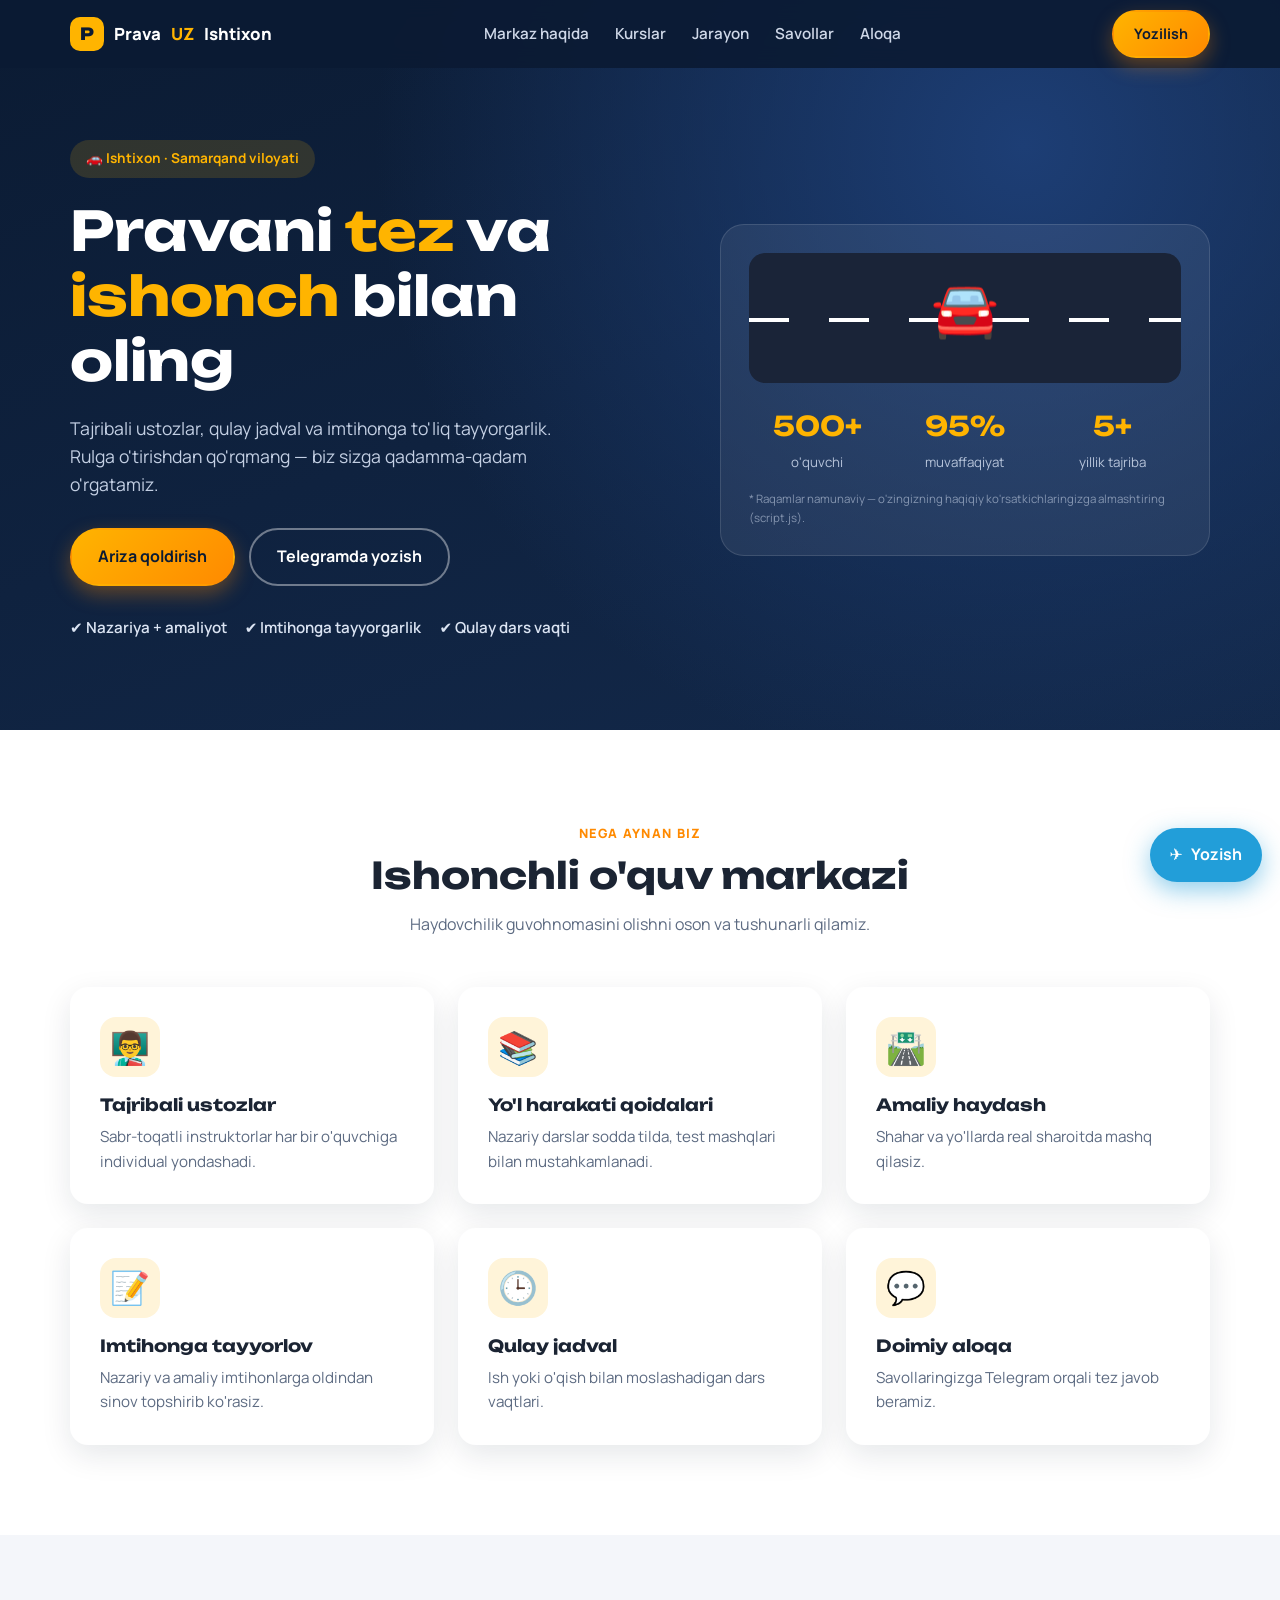
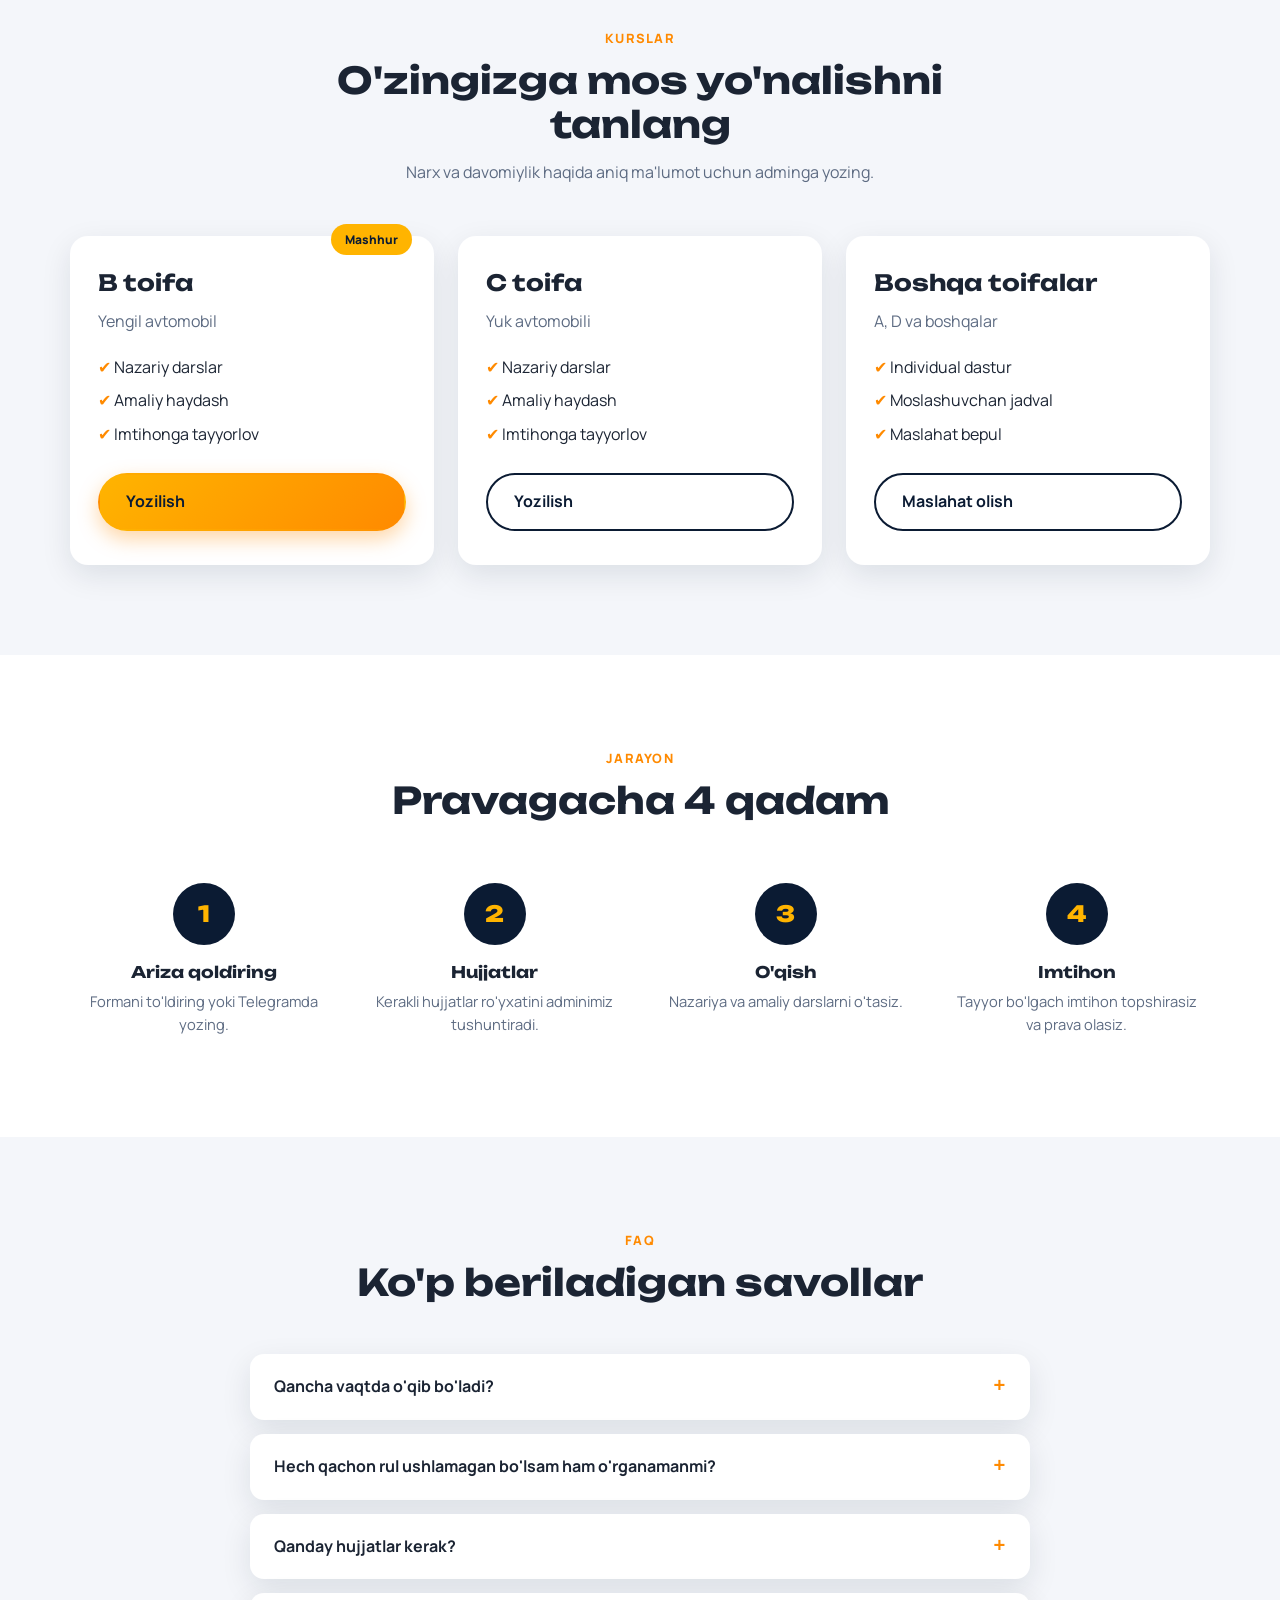
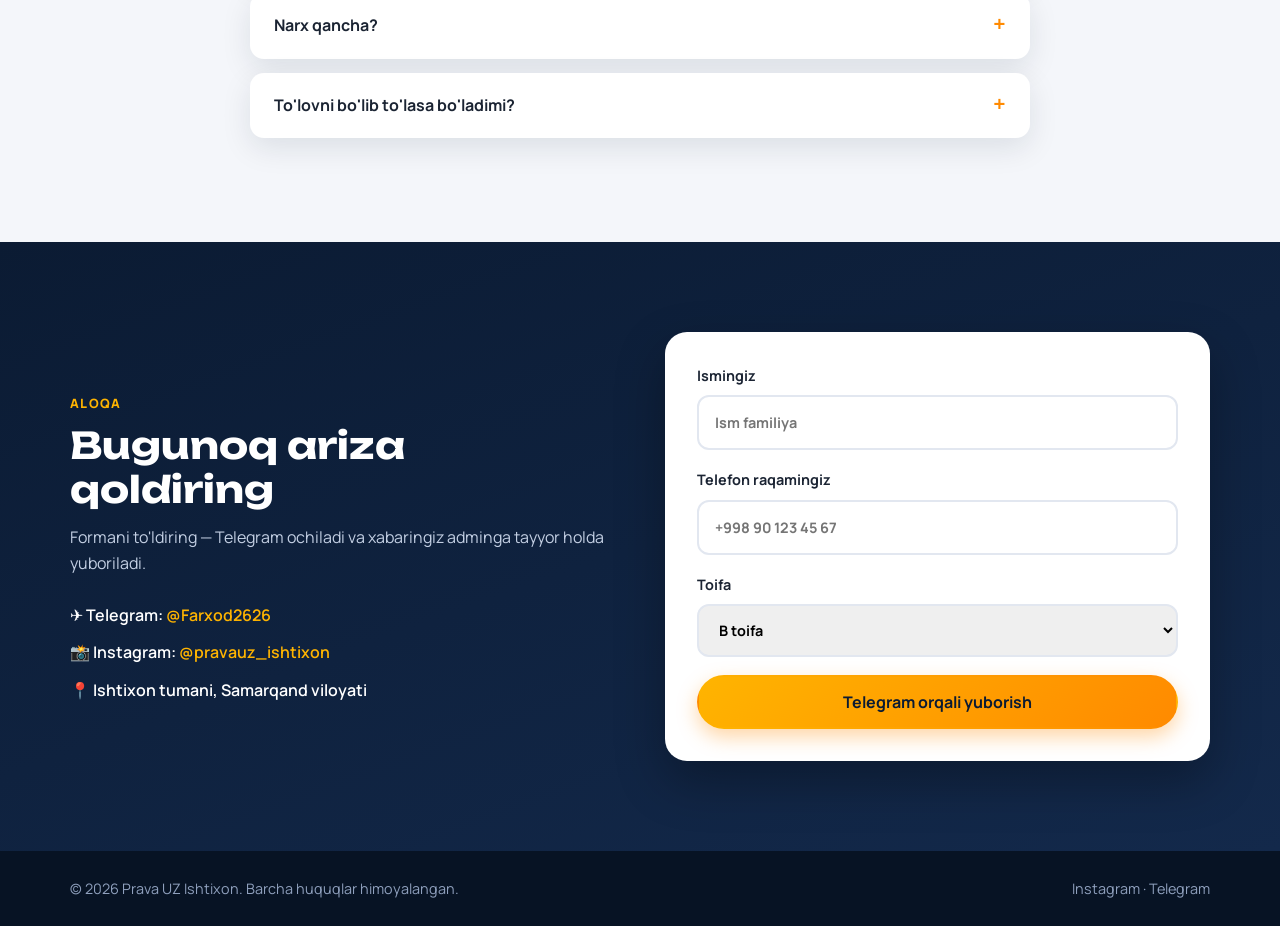
==== index.html @ 5faa0a57 "Add files via upload" ====
<!DOCTYPE html>
<html lang="uz">
<head>
  <meta charset="UTF-8">
  <meta name="viewport" content="width=device-width, initial-scale=1">
  <title>Prava UZ Ishtixon — Haydovchilik guvohnomasi o'quv markazi</title>
  <meta name="description" content="Ishtixonda haydovchilik guvohnomasi (prava) olish uchun o'quv markazi. Tajribali ustozlar, amaliy mashg'ulotlar, imtihonga to'liq tayyorgarlik. Hoziroq ariza qoldiring!">
  <meta name="theme-color" content="#0b1b33">
  <meta property="og:title" content="Prava UZ Ishtixon — Pravaga o'qitish markazi">
  <meta property="og:description" content="Pravani ishonch bilan oling: nazariya, amaliyot va imtihonga tayyorgarlik bir joyda.">
  <meta property="og:type" content="website">
  <link rel="preconnect" href="https://fonts.googleapis.com">
  <link rel="preconnect" href="https://fonts.gstatic.com" crossorigin>
  <link href="https://fonts.googleapis.com/css2?family=Manrope:wght@400;500;700;800&family=Unbounded:wght@600;800&display=swap" rel="stylesheet">
  <link rel="stylesheet" href="style.css">
</head>
<body>

<header class="header" id="header">
  <div class="container nav">
    <a href="#top" class="logo"><span class="logo-mark">P</span> Prava<span>UZ</span> Ishtixon</a>
    <nav id="menu" class="menu">
      <a href="#about">Markaz haqida</a>
      <a href="#courses">Kurslar</a>
      <a href="#process">Jarayon</a>
      <a href="#faq">Savollar</a>
      <a href="#contact">Aloqa</a>
    </nav>
    <a href="#contact" class="btn btn-primary btn-sm hide-mobile">Yozilish</a>
    <button class="burger" id="burger" aria-label="Menyu"><span></span><span></span><span></span></button>
  </div>
</header>

<main id="top">

  <section class="hero">
    <div class="container hero-grid">
      <div class="hero-text reveal">
        <span class="badge">🚗 Ishtixon · Samarqand viloyati</span>
        <h1>Pravani <em>tez</em> va <em>ishonch</em> bilan oling</h1>
        <p>Tajribali ustozlar, qulay jadval va imtihonga to'liq tayyorgarlik. Rulga o'tirishdan qo'rqmang — biz sizga qadamma-qadam o'rgatamiz.</p>
        <div class="hero-cta">
          <a href="#contact" class="btn btn-primary">Ariza qoldirish</a>
          <a href="#" class="btn btn-ghost" data-tg>Telegramda yozish</a>
        </div>
        <ul class="hero-points">
          <li>✔ Nazariya + amaliyot</li>
          <li>✔ Imtihonga tayyorgarlik</li>
          <li>✔ Qulay dars vaqti</li>
        </ul>
      </div>
      <div class="hero-card reveal">
        <div class="road">
          <div class="car">🚘</div>
          <div class="road-line"></div>
        </div>
        <div class="hero-stats">
          <div><b data-count="500" data-plus>0</b><small>o'quvchi</small></div>
          <div><b data-count="95" data-suffix="%">0</b><small>muvaffaqiyat</small></div>
          <div><b data-count="5" data-plus>0</b><small>yillik tajriba</small></div>
        </div>
        <p class="note">* Raqamlar namunaviy — o'zingizning haqiqiy ko'rsatkichlaringizga almashtiring (script.js).</p>
      </div>
    </div>
  </section>

  <section class="section" id="about">
    <div class="container">
      <div class="section-head reveal">
        <span class="eyebrow">Nega aynan biz</span>
        <h2>Ishonchli o'quv markazi</h2>
        <p>Haydovchilik guvohnomasini olishni oson va tushunarli qilamiz.</p>
      </div>
      <div class="grid grid-3">
        <article class="card reveal"><div class="ico">👨‍🏫</div><h3>Tajribali ustozlar</h3><p>Sabr-toqatli instruktorlar har bir o'quvchiga individual yondashadi.</p></article>
        <article class="card reveal"><div class="ico">📚</div><h3>Yo'l harakati qoidalari</h3><p>Nazariy darslar sodda tilda, test mashqlari bilan mustahkamlanadi.</p></article>
        <article class="card reveal"><div class="ico">🛣️</div><h3>Amaliy haydash</h3><p>Shahar va yo'llarda real sharoitda mashq qilasiz.</p></article>
        <article class="card reveal"><div class="ico">📝</div><h3>Imtihonga tayyorlov</h3><p>Nazariy va amaliy imtihonlarga oldindan sinov topshirib ko'rasiz.</p></article>
        <article class="card reveal"><div class="ico">🕒</div><h3>Qulay jadval</h3><p>Ish yoki o'qish bilan moslashadigan dars vaqtlari.</p></article>
        <article class="card reveal"><div class="ico">💬</div><h3>Doimiy aloqa</h3><p>Savollaringizga Telegram orqali tez javob beramiz.</p></article>
      </div>
    </div>
  </section>

  <section class="section alt" id="courses">
    <div class="container">
      <div class="section-head reveal">
        <span class="eyebrow">Kurslar</span>
        <h2>O'zingizga mos yo'nalishni tanlang</h2>
        <p>Narx va davomiylik haqida aniq ma'lumot uchun adminga yozing.</p>
      </div>
      <div class="grid grid-3">
        <article class="course reveal">
          <div class="tag">Mashhur</div>
          <h3>B toifa</h3>
          <p class="sub">Yengil avtomobil</p>
          <ul><li>Nazariy darslar</li><li>Amaliy haydash</li><li>Imtihonga tayyorlov</li></ul>
          <a href="#contact" class="btn btn-primary" data-course="B toifa">Yozilish</a>
        </article>
        <article class="course reveal">
          <h3>C toifa</h3>
          <p class="sub">Yuk avtomobili</p>
          <ul><li>Nazariy darslar</li><li>Amaliy haydash</li><li>Imtihonga tayyorlov</li></ul>
          <a href="#contact" class="btn btn-ghost-dark" data-course="C toifa">Yozilish</a>
        </article>
        <article class="course reveal">
          <h3>Boshqa toifalar</h3>
          <p class="sub">A, D va boshqalar</p>
          <ul><li>Individual dastur</li><li>Moslashuvchan jadval</li><li>Maslahat bepul</li></ul>
          <a href="#contact" class="btn btn-ghost-dark" data-course="Boshqa toifa">Maslahat olish</a>
        </article>
      </div>
    </div>
  </section>

  <section class="section" id="process">
    <div class="container">
      <div class="section-head reveal">
        <span class="eyebrow">Jarayon</span>
        <h2>Pravagacha 4 qadam</h2>
      </div>
      <div class="steps">
        <div class="step reveal"><span>1</span><h3>Ariza qoldiring</h3><p>Formani to'ldiring yoki Telegramda yozing.</p></div>
        <div class="step reveal"><span>2</span><h3>Hujjatlar</h3><p>Kerakli hujjatlar ro'yxatini adminimiz tushuntiradi.</p></div>
        <div class="step reveal"><span>3</span><h3>O'qish</h3><p>Nazariya va amaliy darslarni o'tasiz.</p></div>
        <div class="step reveal"><span>4</span><h3>Imtihon</h3><p>Tayyor bo'lgach imtihon topshirasiz va prava olasiz.</p></div>
      </div>
    </div>
  </section>

  <section class="section alt" id="faq">
    <div class="container narrow">
      <div class="section-head reveal">
        <span class="eyebrow">FAQ</span>
        <h2>Ko'p beriladigan savollar</h2>
      </div>
      <details class="reveal"><summary>Qancha vaqtda o'qib bo'ladi?</summary><p>Davomiylik toifa va dars jadvaliga bog'liq. Aniq muddatni admin bilan kelishasiz.</p></details>
      <details class="reveal"><summary>Hech qachon rul ushlamagan bo'lsam ham o'rganamanmi?</summary><p>Albatta. Darslar noldan boshlanadi va sizning tezligingizga moslashadi.</p></details>
      <details class="reveal"><summary>Qanday hujjatlar kerak?</summary><p>Hujjatlar ro'yxati amaldagi talablarga qarab beriladi. Telegram orqali adminimizdan so'rang.</p></details>
      <details class="reveal"><summary>Narx qancha?</summary><p>Narx toifaga qarab farq qiladi. Aniq narxni bilish uchun ariza qoldiring yoki yozing.</p></details>
      <details class="reveal"><summary>To'lovni bo'lib to'lasa bo'ladimi?</summary><p>To'lov shartlari haqida admin bilan to'g'ridan-to'g'ri kelishing.</p></details>
    </div>
  </section>

  <section class="section contact" id="contact">
    <div class="container contact-grid">
      <div class="reveal">
        <span class="eyebrow light">Aloqa</span>
        <h2>Bugunoq ariza qoldiring</h2>
        <p>Formani to'ldiring — Telegram ochiladi va xabaringiz adminga tayyor holda yuboriladi.</p>
        <ul class="contact-list">
          <li>✈️ Telegram: <a href="#" data-tg id="tgText">@Farxod2626</a></li>
          <li>📸 Instagram: <a href="https://www.instagram.com/pravauz_ishtixon/" target="_blank" rel="noopener">@pravauz_ishtixon</a></li>
          <li>📍 Ishtixon tumani, Samarqand viloyati</li>
        </ul>
      </div>
      <form class="form reveal" id="leadForm" novalidate>
        <label>Ismingiz
          <input type="text" id="name" placeholder="Ism familiya" required>
        </label>
        <label>Telefon raqamingiz
          <input type="tel" id="phone" placeholder="+998 90 123 45 67" required>
        </label>
        <label>Toifa
          <select id="course">
            <option>B toifa</option>
            <option>C toifa</option>
            <option>Boshqa toifa</option>
            <option>Hali bilmayman</option>
          </select>
        </label>
        <p class="error" id="formError" hidden></p>
        <button type="submit" class="btn btn-primary btn-block">Telegram orqali yuborish</button>
      </form>
    </div>
  </section>

</main>

<footer class="footer">
  <div class="container footer-row">
    <span>© <span id="year"></span> Prava UZ Ishtixon. Barcha huquqlar himoyalangan.</span>
    <span><a href="https://www.instagram.com/pravauz_ishtixon/" target="_blank" rel="noopener">Instagram</a> · <a href="#" data-tg>Telegram</a></span>
  </div>
</footer>

<a href="#" class="fab" data-tg aria-label="Telegramda yozish">✈️ <span>Yozish</span></a>

<script src="script.js"></script>
</body>
</html>
---- style.css ----
:root{
  --navy:#0b1b33;--navy2:#13294b;--accent:#ffb400;--accent2:#ff8a00;
  --bg:#ffffff;--alt:#f4f6fa;--text:#1b2433;--muted:#5d6b82;--radius:18px;
  --shadow:0 10px 30px rgba(11,27,51,.10);
}
*{box-sizing:border-box;margin:0;padding:0}
html{scroll-behavior:smooth;scroll-padding-top:80px}
body{font-family:'Manrope',system-ui,sans-serif;color:var(--text);background:var(--bg);line-height:1.6;-webkit-font-smoothing:antialiased}
a{color:inherit;text-decoration:none}
ul{list-style:none}
.container{width:min(1140px,92%);margin-inline:auto}
.narrow{width:min(780px,92%)}
h1,h2,h3{font-family:'Unbounded','Manrope',sans-serif;line-height:1.2}

/* header */
.header{position:fixed;inset:0 0 auto 0;z-index:50;background:rgba(11,27,51,.92);backdrop-filter:blur(10px);transition:box-shadow .3s}
.header.scrolled{box-shadow:0 4px 20px rgba(0,0,0,.25)}
.nav{display:flex;align-items:center;justify-content:space-between;height:68px;gap:16px}
.logo{color:#fff;font-weight:800;display:flex;align-items:center;gap:10px;font-size:1.05rem}
.logo span:not(.logo-mark){color:var(--accent)}
.logo-mark{display:grid;place-items:center;width:34px;height:34px;border-radius:10px;background:var(--accent);color:var(--navy);font-family:'Unbounded';font-weight:800}
.menu{display:flex;gap:26px}
.menu a{color:#cfd8e8;font-weight:600;font-size:.95rem;transition:color .2s}
.menu a:hover{color:var(--accent)}
.burger{display:none;background:none;border:0;cursor:pointer;width:40px;height:40px}
.burger span{display:block;height:3px;background:#fff;margin:6px 8px;border-radius:2px;transition:.3s}

/* buttons */
.btn{display:inline-block;padding:14px 26px;border-radius:999px;font-weight:700;border:2px solid transparent;cursor:pointer;font-family:inherit;font-size:1rem;transition:transform .2s,box-shadow .2s,background .2s}
.btn:hover{transform:translateY(-2px)}
.btn-primary{background:linear-gradient(135deg,var(--accent),var(--accent2));color:var(--navy);box-shadow:0 8px 20px rgba(255,138,0,.35)}
.btn-ghost{border-color:rgba(255,255,255,.4);color:#fff}
.btn-ghost:hover{background:rgba(255,255,255,.1)}
.btn-ghost-dark{border-color:var(--navy);color:var(--navy)}
.btn-ghost-dark:hover{background:var(--navy);color:#fff}
.btn-sm{padding:10px 20px;font-size:.9rem}
.btn-block{width:100%}

/* hero */
.hero{background:radial-gradient(circle at 80% 20%,#1d3e75 0,transparent 55%),linear-gradient(160deg,var(--navy),var(--navy2));color:#fff;padding:140px 0 90px;overflow:hidden}
.hero-grid{display:grid;grid-template-columns:1.1fr .9fr;gap:50px;align-items:center}
.badge{display:inline-block;background:rgba(255,180,0,.15);color:var(--accent);padding:8px 16px;border-radius:999px;font-weight:700;font-size:.85rem;margin-bottom:20px}
.hero h1{font-size:clamp(2rem,5vw,3.4rem);margin-bottom:20px}
.hero h1 em{font-style:normal;color:var(--accent)}
.hero p{color:#c3cfe3;font-size:1.1rem;max-width:520px}
.hero-cta{display:flex;gap:14px;flex-wrap:wrap;margin:30px 0}
.hero-points{display:flex;gap:18px;flex-wrap:wrap;color:#dbe4f3;font-weight:600;font-size:.95rem}
.hero-card{background:rgba(255,255,255,.07);border:1px solid rgba(255,255,255,.12);border-radius:24px;padding:28px}
.road{position:relative;height:130px;background:#1a2438;border-radius:16px;overflow:hidden;margin-bottom:22px}
.road-line{position:absolute;top:50%;left:0;width:200%;height:4px;background:repeating-linear-gradient(90deg,#fff 0 40px,transparent 40px 80px);animation:road 1.2s linear infinite}
.car{position:absolute;top:50%;left:50%;transform:translate(-50%,-62%);font-size:3.4rem;z-index:2;animation:bounce 1s ease-in-out infinite}
@keyframes road{to{transform:translateX(-80px)}}
@keyframes bounce{50%{transform:translate(-50%,-68%)}}
.hero-stats{display:grid;grid-template-columns:repeat(3,1fr);text-align:center;gap:10px}
.hero-stats b{display:block;font-family:'Unbounded';font-size:1.7rem;color:var(--accent)}
.hero-stats small{color:#b7c4da}
.note{font-size:.72rem!important;margin-top:16px;opacity:.6}

/* sections */
.section{padding:90px 0}
.alt{background:var(--alt)}
.section-head{text-align:center;max-width:640px;margin:0 auto 50px}
.eyebrow{display:inline-block;color:var(--accent2);font-weight:800;text-transform:uppercase;letter-spacing:.1em;font-size:.8rem;margin-bottom:10px}
.eyebrow.light{color:var(--accent)}
.section-head h2,.contact h2{font-size:clamp(1.6rem,3.4vw,2.3rem);margin-bottom:14px}
.section-head p{color:var(--muted)}
.grid{display:grid;gap:24px}
.grid-3{grid-template-columns:repeat(3,1fr)}
.card{background:#fff;border-radius:var(--radius);padding:30px;box-shadow:var(--shadow);transition:transform .3s}
.card:hover{transform:translateY(-6px)}
.ico{font-size:2rem;width:60px;height:60px;display:grid;place-items:center;background:#fff4d9;border-radius:16px;margin-bottom:18px}
.card h3{font-size:1.05rem;margin-bottom:10px}
.card p{color:var(--muted);font-size:.95rem}

.course{position:relative;background:#fff;border-radius:var(--radius);padding:34px 28px;box-shadow:var(--shadow);display:flex;flex-direction:column;gap:12px;transition:transform .3s}
.course:hover{transform:translateY(-6px)}
.course h3{font-size:1.4rem}
.course .sub{color:var(--muted)}
.course ul{margin:8px 0 14px;display:grid;gap:8px;flex:1}
.course li::before{content:"✔ ";color:var(--accent2);font-weight:800}
.tag{position:absolute;top:-12px;right:22px;background:var(--accent);color:var(--navy);font-weight:800;font-size:.75rem;padding:6px 14px;border-radius:999px}

.steps{display:grid;grid-template-columns:repeat(4,1fr);gap:24px}
.step{text-align:center;padding:10px}
.step span{display:grid;place-items:center;width:62px;height:62px;margin:0 auto 18px;border-radius:50%;background:var(--navy);color:var(--accent);font-family:'Unbounded';font-size:1.4rem;font-weight:800}
.step h3{font-size:1rem;margin-bottom:8px}
.step p{color:var(--muted);font-size:.92rem}

details{background:#fff;border-radius:14px;padding:20px 24px;margin-bottom:14px;box-shadow:var(--shadow)}
summary{font-weight:700;cursor:pointer;list-style:none;display:flex;justify-content:space-between;gap:12px}
summary::after{content:"+";font-size:1.4rem;color:var(--accent2);line-height:1}
details[open] summary::after{content:"–"}
details p{margin-top:12px;color:var(--muted)}

.contact{background:linear-gradient(160deg,var(--navy),var(--navy2));color:#fff}
.contact-grid{display:grid;grid-template-columns:1fr 1fr;gap:50px;align-items:center}
.contact p{color:#c3cfe3}
.contact-list{margin-top:26px;display:grid;gap:12px;font-weight:600}
.contact-list a{color:var(--accent)}
.form{background:#fff;color:var(--text);border-radius:22px;padding:32px;display:grid;gap:18px;box-shadow:0 20px 50px rgba(0,0,0,.3)}
.form label{display:grid;gap:8px;font-weight:700;font-size:.9rem}
.form input,.form select{padding:14px 16px;border:2px solid #e2e7f0;border-radius:12px;font:inherit;transition:border-color .2s}
.form input:focus,.form select:focus{outline:0;border-color:var(--accent2)}
.error{color:#d32f2f;font-weight:600;font-size:.9rem}

.footer{background:#071324;color:#8fa0bd;padding:26px 0;font-size:.9rem}
.footer-row{display:flex;justify-content:space-between;flex-wrap:wrap;gap:10px}
.footer a:hover{color:var(--accent)}

.fab{position:fixed;right:18px;bottom:18px;z-index:60;background:#229ed9;color:#fff;padding:14px 20px;border-radius:999px;font-weight:700;box-shadow:0 8px 24px rgba(34,158,217,.5);display:flex;gap:8px;animation:pulse 2.4s infinite}
@keyframes pulse{0%,100%{box-shadow:0 8px 24px rgba(34,158,217,.5)}50%{box-shadow:0 8px 34px rgba(34,158,217,.9)}}

.reveal{opacity:0;transform:translateY(28px);transition:opacity .7s,transform .7s}
.reveal.visible{opacity:1;transform:none}

@media(max-width:900px){
  .hero-grid,.contact-grid{grid-template-columns:1fr}
  .grid-3{grid-template-columns:1fr}
  .steps{grid-template-columns:repeat(2,1fr)}
  .burger{display:block}
  .hide-mobile{display:none}
  .menu{position:fixed;top:68px;left:0;right:0;background:var(--navy);flex-direction:column;padding:20px 6%;gap:18px;transform:translateY(-130%);transition:transform .35s;z-index:-1}
  .menu.open{transform:none}
  .hero{padding-top:110px}
}
@media(max-width:480px){.steps{grid-template-columns:1fr}.fab span{display:none}}
@media(prefers-reduced-motion:reduce){*{animation:none!important;transition:none!important}.reveal{opacity:1;transform:none}}
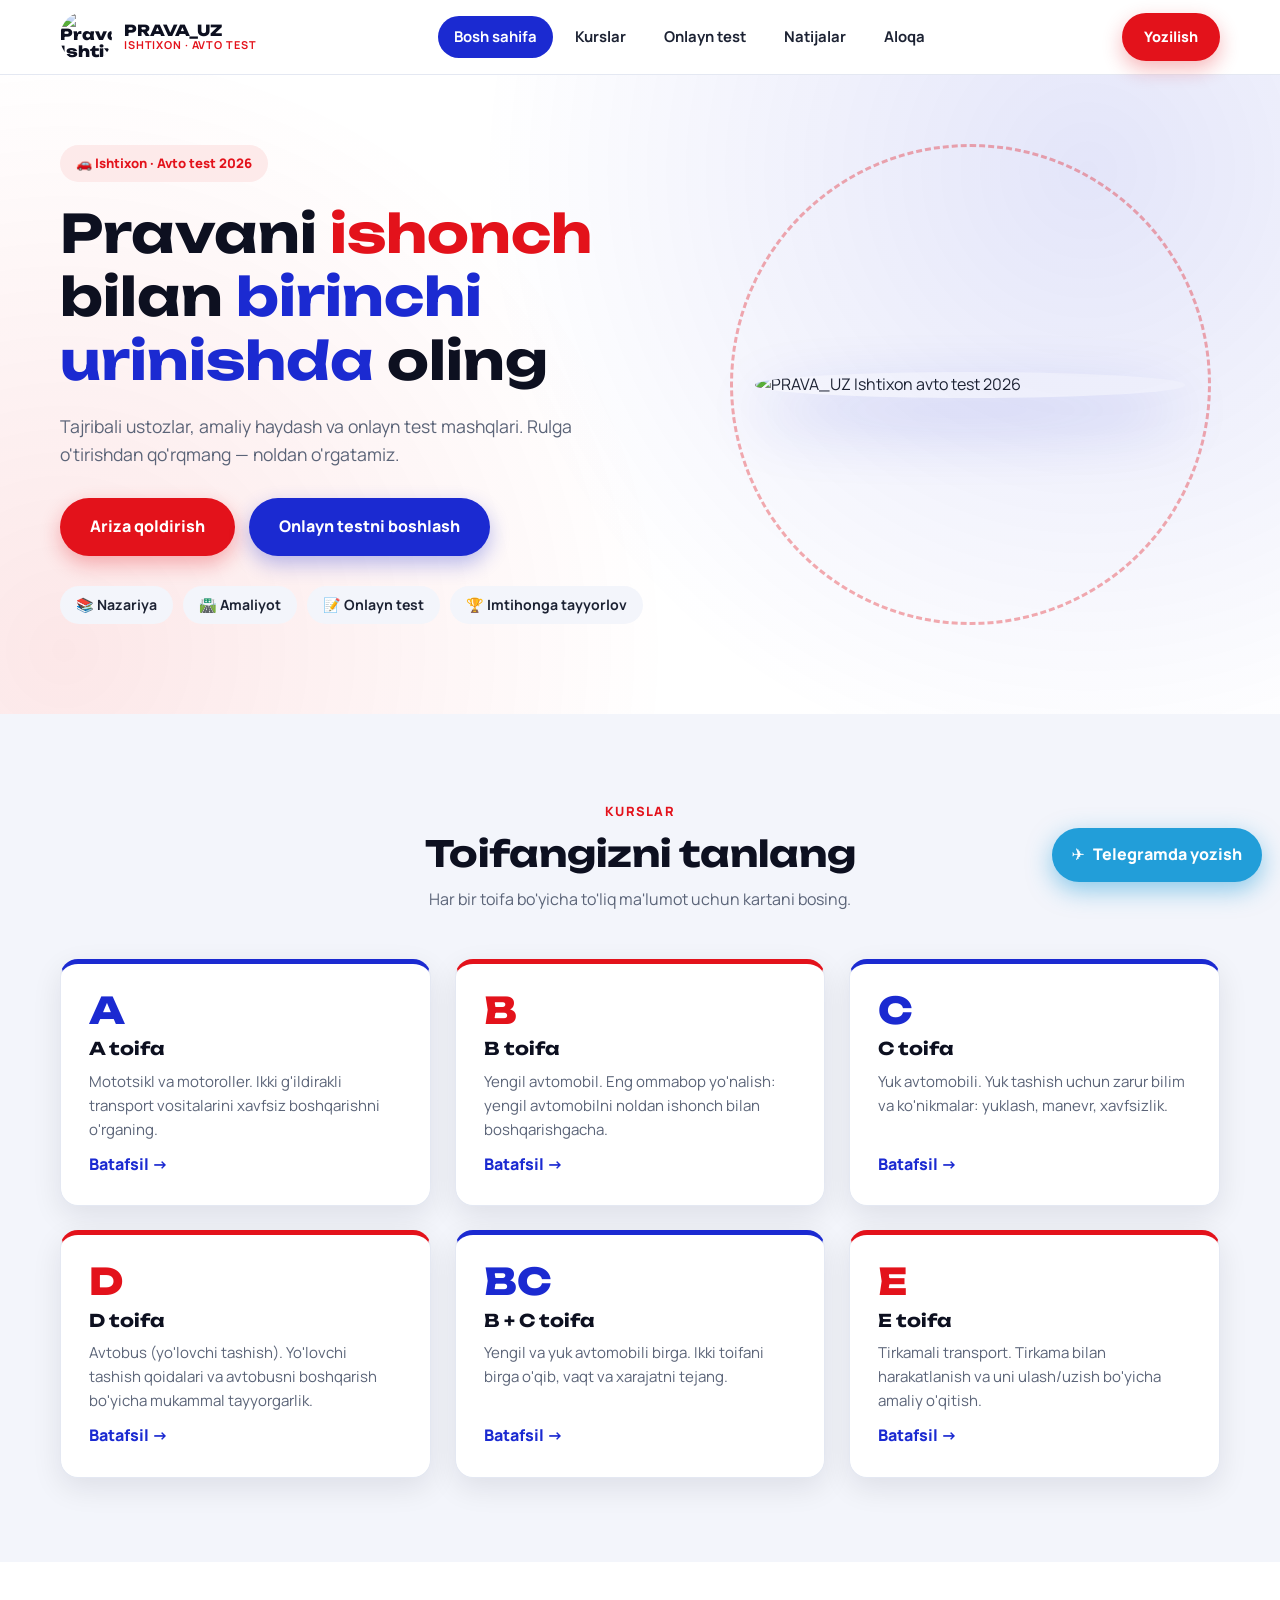
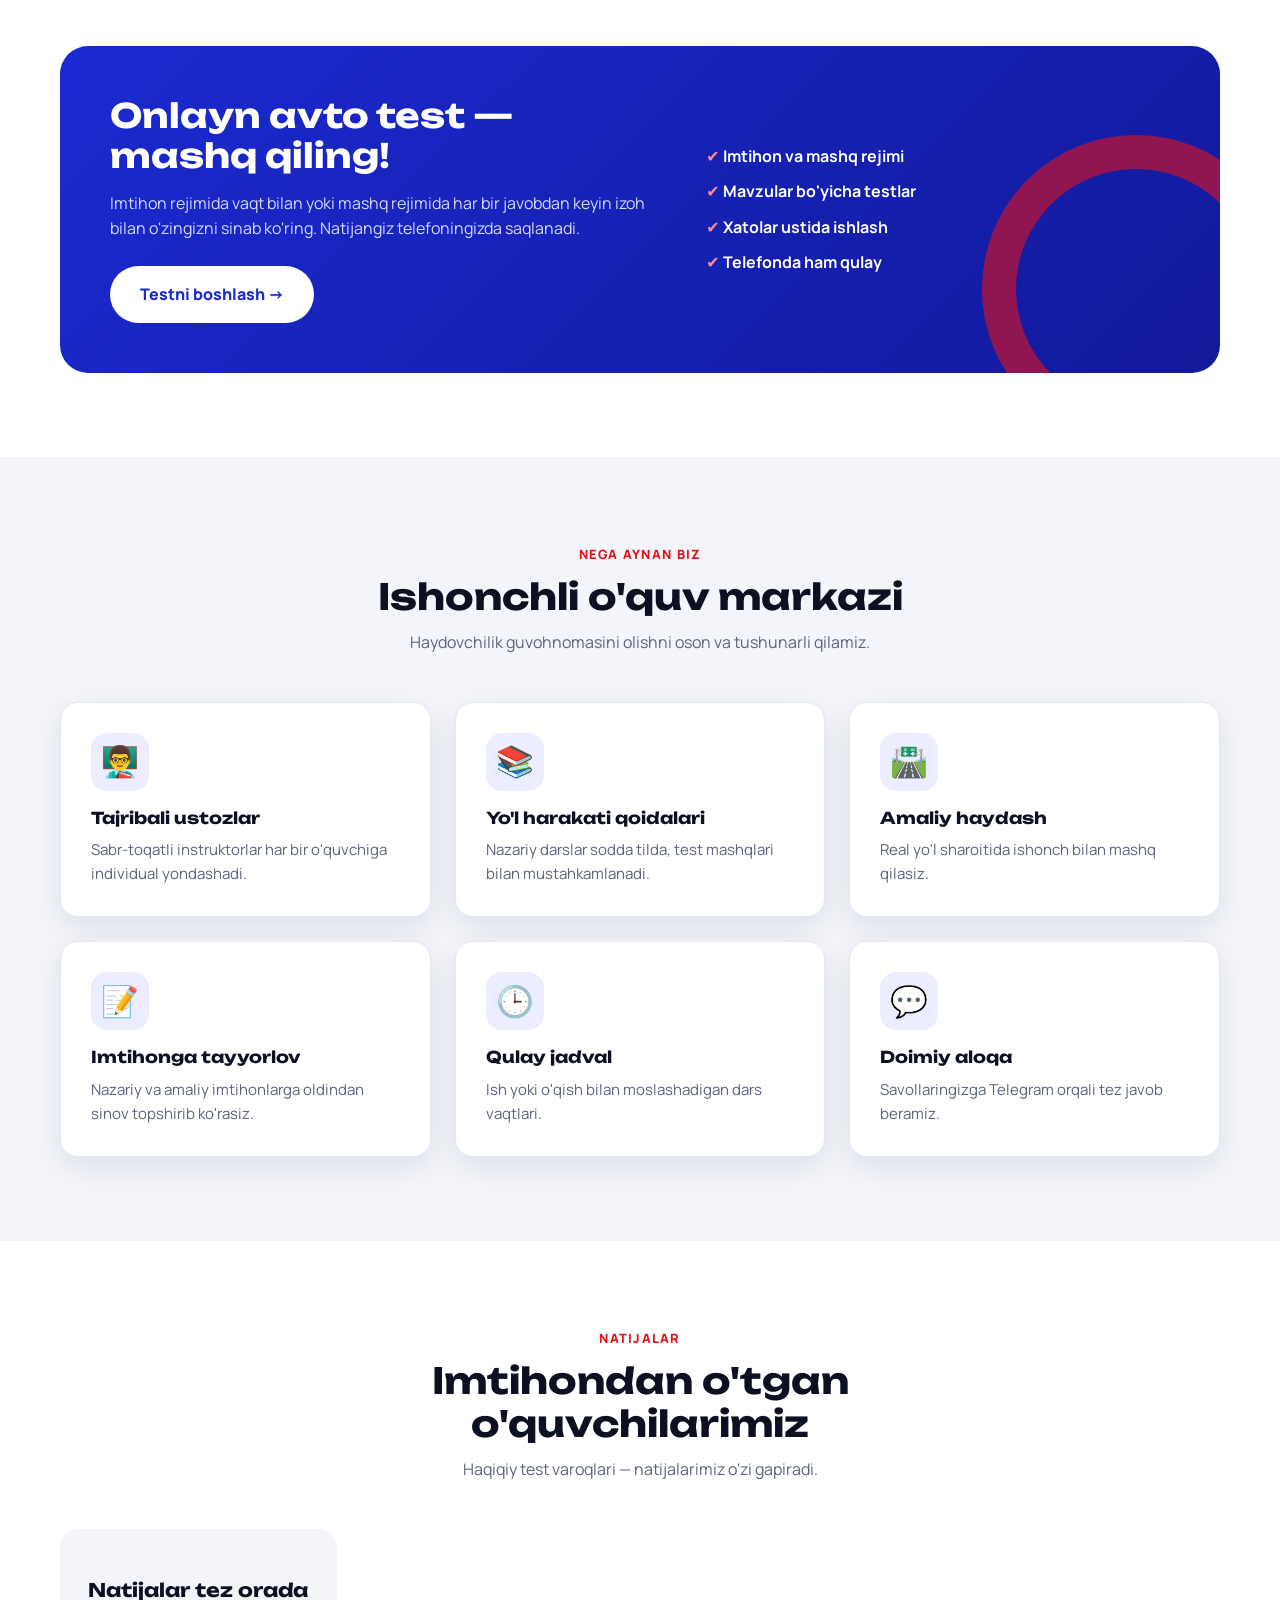
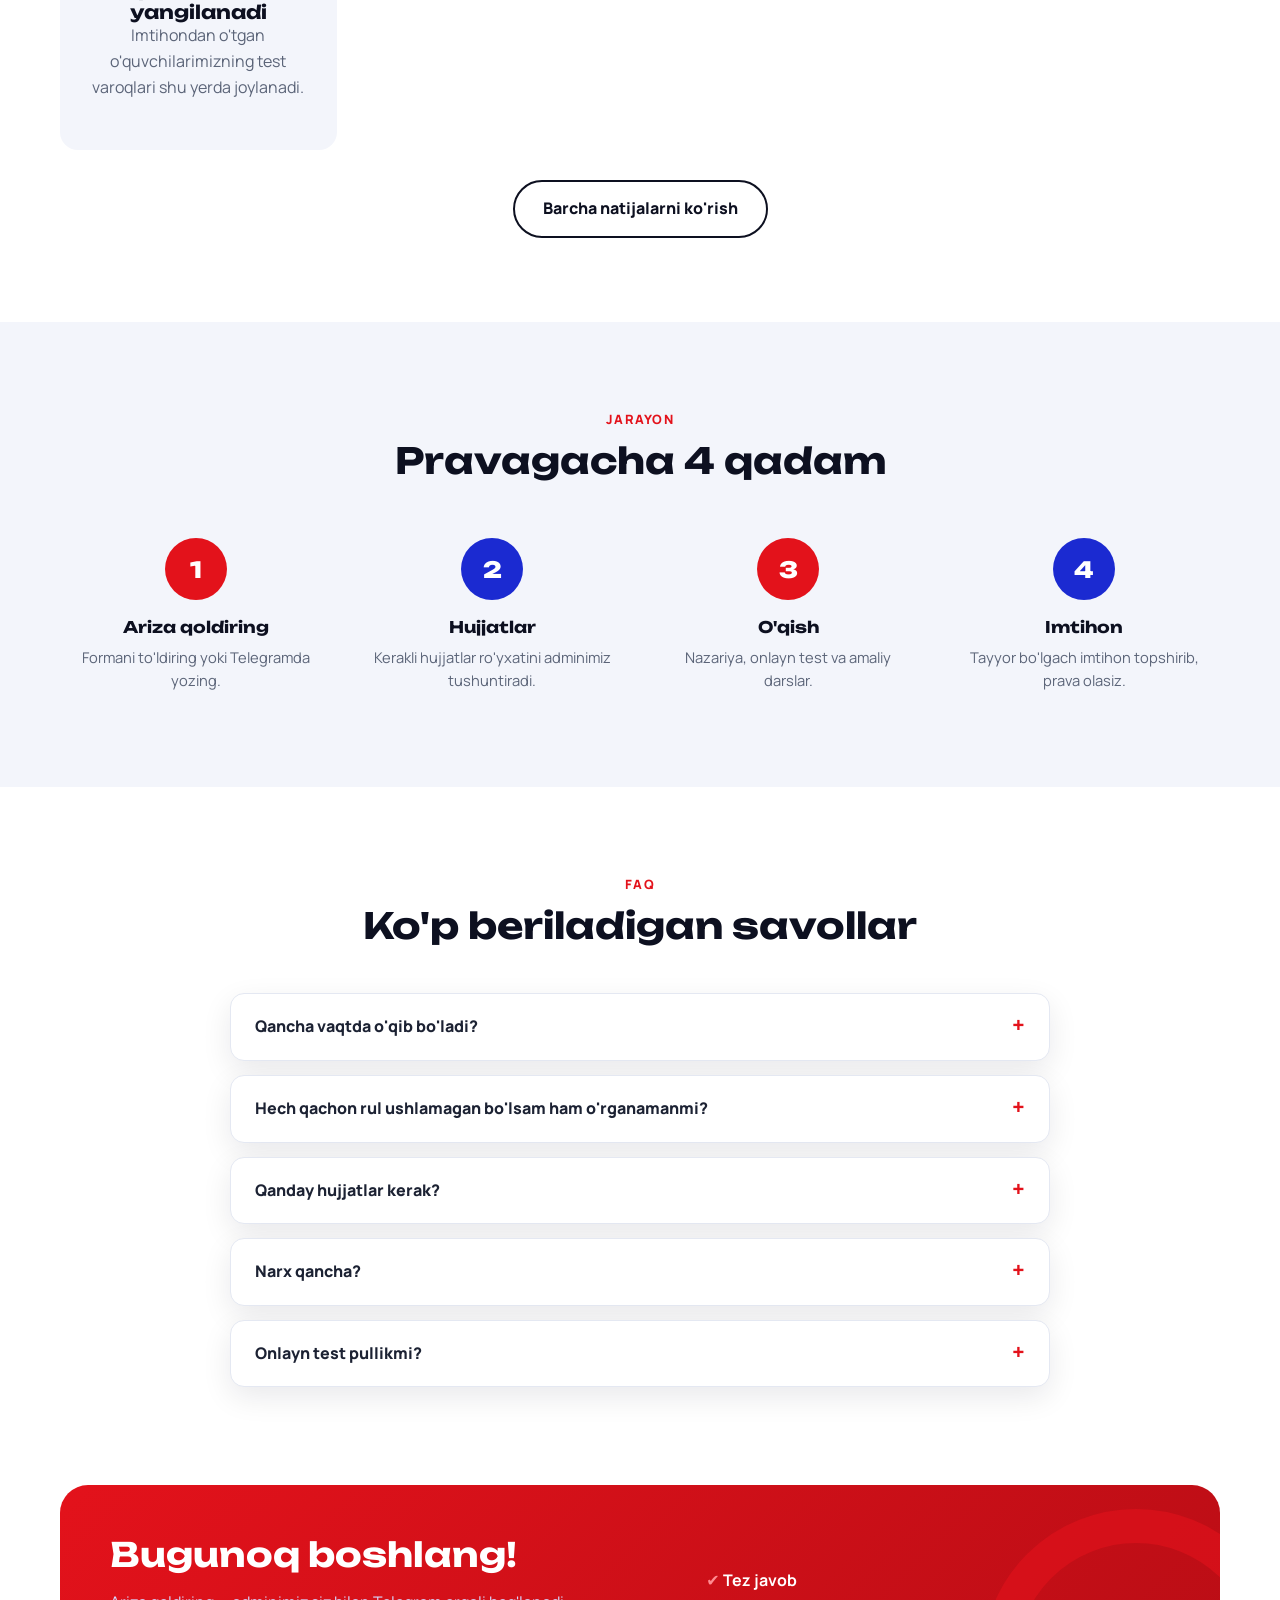
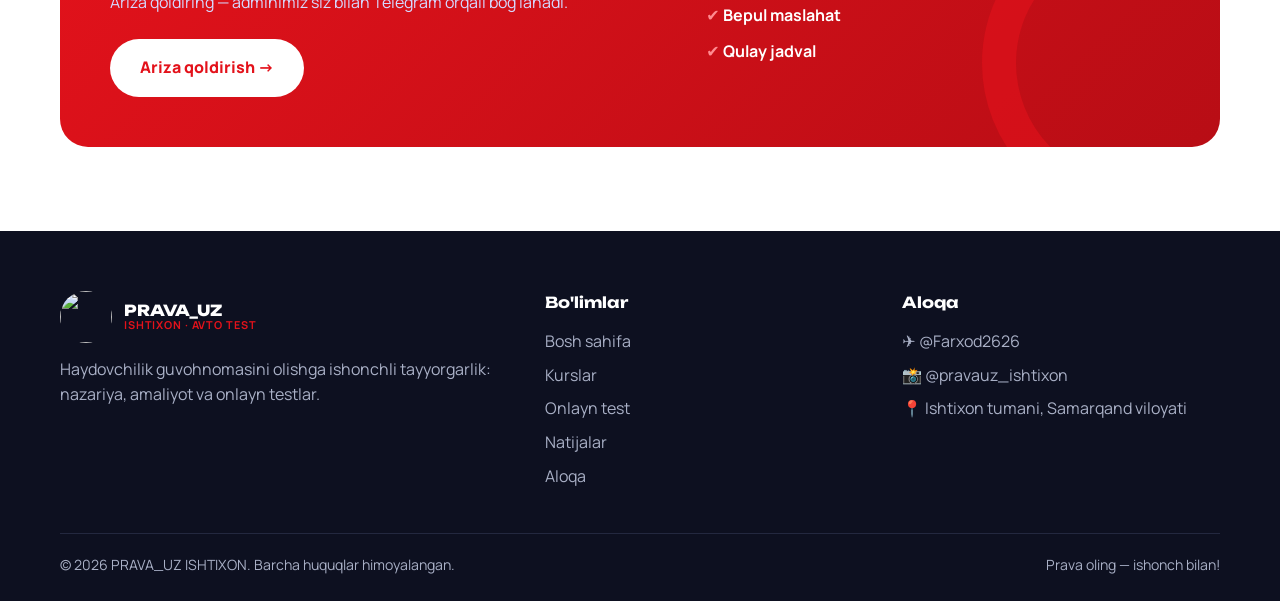
==== commit 5646adda: "Add files via upload" ====
--- a/index.html
+++ b/index.html
@@ -3,68 +3,63 @@
 <head>
   <meta charset="UTF-8">
   <meta name="viewport" content="width=device-width, initial-scale=1">
-  <title>Prava UZ Ishtixon — Haydovchilik guvohnomasi o'quv markazi</title>
-  <meta name="description" content="Ishtixonda haydovchilik guvohnomasi (prava) olish uchun o'quv markazi. Tajribali ustozlar, amaliy mashg'ulotlar, imtihonga to'liq tayyorgarlik. Hoziroq ariza qoldiring!">
-  <meta name="theme-color" content="#0b1b33">
-  <meta property="og:title" content="Prava UZ Ishtixon — Pravaga o'qitish markazi">
-  <meta property="og:description" content="Pravani ishonch bilan oling: nazariya, amaliyot va imtihonga tayyorgarlik bir joyda.">
-  <meta property="og:type" content="website">
+  <title>PRAVA_UZ Ishtixon — Avtomaktab va avto test markazi</title>
+  <meta name="description" content="Ishtixonda haydovchilik guvohnomasi (prava) olish uchun o'quv markazi: A, B, C, D, BC, E toifalar, onlayn avto test va imtihon natijalari.">
+  <meta name="theme-color" content="#1b2ad1">
+  <meta property="og:title" content="PRAVA_UZ Ishtixon — Avto test 2026">
+  <meta property="og:description" content="Pravani ishonch bilan oling: nazariya, amaliyot va onlayn test.">
+  <meta property="og:image" content="logo.png">
+  <link rel="icon" href="logo.png">
   <link rel="preconnect" href="https://fonts.googleapis.com">
   <link rel="preconnect" href="https://fonts.gstatic.com" crossorigin>
-  <link href="https://fonts.googleapis.com/css2?family=Manrope:wght@400;500;700;800&family=Unbounded:wght@600;800&display=swap" rel="stylesheet">
+  <link href="https://fonts.googleapis.com/css2?family=Manrope:wght@400;600;700;800&family=Unbounded:wght@600;800&display=swap" rel="stylesheet">
   <link rel="stylesheet" href="style.css">
 </head>
 <body>
+<div id="site-header"></div>
 
-<header class="header" id="header">
-  <div class="container nav">
-    <a href="#top" class="logo"><span class="logo-mark">P</span> Prava<span>UZ</span> Ishtixon</a>
-    <nav id="menu" class="menu">
-      <a href="#about">Markaz haqida</a>
-      <a href="#courses">Kurslar</a>
-      <a href="#process">Jarayon</a>
-      <a href="#faq">Savollar</a>
-      <a href="#contact">Aloqa</a>
-    </nav>
-    <a href="#contact" class="btn btn-primary btn-sm hide-mobile">Yozilish</a>
-    <button class="burger" id="burger" aria-label="Menyu"><span></span><span></span><span></span></button>
-  </div>
-</header>
-
-<main id="top">
-
+<main>
   <section class="hero">
     <div class="container hero-grid">
-      <div class="hero-text reveal">
-        <span class="badge">🚗 Ishtixon · Samarqand viloyati</span>
-        <h1>Pravani <em>tez</em> va <em>ishonch</em> bilan oling</h1>
-        <p>Tajribali ustozlar, qulay jadval va imtihonga to'liq tayyorgarlik. Rulga o'tirishdan qo'rqmang — biz sizga qadamma-qadam o'rgatamiz.</p>
+      <div class="reveal">
+        <span class="badge">🚗 Ishtixon · Avto test 2026</span>
+        <h1>Pravani <em>ishonch</em> bilan <b>birinchi urinishda</b> oling</h1>
+        <p class="lead">Tajribali ustozlar, amaliy haydash va onlayn test mashqlari. Rulga o'tirishdan qo'rqmang — noldan o'rgatamiz.</p>
         <div class="hero-cta">
-          <a href="#contact" class="btn btn-primary">Ariza qoldirish</a>
-          <a href="#" class="btn btn-ghost" data-tg>Telegramda yozish</a>
+          <a href="aloqa.html" class="btn btn-red">Ariza qoldirish</a>
+          <a href="test.html" class="btn btn-blue">Onlayn testni boshlash</a>
         </div>
-        <ul class="hero-points">
-          <li>✔ Nazariya + amaliyot</li>
-          <li>✔ Imtihonga tayyorgarlik</li>
-          <li>✔ Qulay dars vaqti</li>
-        </ul>
+        <div class="chips"><span>📚 Nazariya</span><span>🛣️ Amaliyot</span><span>📝 Onlayn test</span><span>🏆 Imtihonga tayyorlov</span></div>
       </div>
-      <div class="hero-card reveal">
-        <div class="road">
-          <div class="car">🚘</div>
-          <div class="road-line"></div>
+      <div class="hero-logo reveal"><img src="logo.png" alt="PRAVA_UZ Ishtixon avto test 2026"></div>
+    </div>
+  </section>
+
+  <section class="section alt" id="toifalar">
+    <div class="container">
+      <div class="section-head reveal">
+        <span class="eyebrow">Kurslar</span>
+        <h2>Toifangizni tanlang</h2>
+        <p>Har bir toifa bo'yicha to'liq ma'lumot uchun kartani bosing.</p>
+      </div>
+      <div class="grid grid-3" id="catCards"></div>
+    </div>
+  </section>
+
+  <section class="section">
+    <div class="container">
+      <div class="promo reveal">
+        <div>
+          <h2>Onlayn avto test — mashq qiling!</h2>
+          <p>Imtihon rejimida vaqt bilan yoki mashq rejimida har bir javobdan keyin izoh bilan o'zingizni sinab ko'ring. Natijangiz telefoningizda saqlanadi.</p>
+          <a href="test.html" class="btn btn-white">Testni boshlash →</a>
         </div>
-        <div class="hero-stats">
-          <div><b data-count="500" data-plus>0</b><small>o'quvchi</small></div>
-          <div><b data-count="95" data-suffix="%">0</b><small>muvaffaqiyat</small></div>
-          <div><b data-count="5" data-plus>0</b><small>yillik tajriba</small></div>
-        </div>
-        <p class="note">* Raqamlar namunaviy — o'zingizning haqiqiy ko'rsatkichlaringizga almashtiring (script.js).</p>
+        <ul><li>Imtihon va mashq rejimi</li><li>Mavzular bo'yicha testlar</li><li>Xatolar ustida ishlash</li><li>Telefonda ham qulay</li></ul>
       </div>
     </div>
   </section>
 
-  <section class="section" id="about">
+  <section class="section alt" id="about">
     <div class="container">
       <div class="section-head reveal">
         <span class="eyebrow">Nega aynan biz</span>
@@ -74,7 +69,7 @@
       <div class="grid grid-3">
         <article class="card reveal"><div class="ico">👨‍🏫</div><h3>Tajribali ustozlar</h3><p>Sabr-toqatli instruktorlar har bir o'quvchiga individual yondashadi.</p></article>
         <article class="card reveal"><div class="ico">📚</div><h3>Yo'l harakati qoidalari</h3><p>Nazariy darslar sodda tilda, test mashqlari bilan mustahkamlanadi.</p></article>
-        <article class="card reveal"><div class="ico">🛣️</div><h3>Amaliy haydash</h3><p>Shahar va yo'llarda real sharoitda mashq qilasiz.</p></article>
+        <article class="card reveal"><div class="ico">🛣️</div><h3>Amaliy haydash</h3><p>Real yo'l sharoitida ishonch bilan mashq qilasiz.</p></article>
         <article class="card reveal"><div class="ico">📝</div><h3>Imtihonga tayyorlov</h3><p>Nazariy va amaliy imtihonlarga oldindan sinov topshirib ko'rasiz.</p></article>
         <article class="card reveal"><div class="ico">🕒</div><h3>Qulay jadval</h3><p>Ish yoki o'qish bilan moslashadigan dars vaqtlari.</p></article>
         <article class="card reveal"><div class="ico">💬</div><h3>Doimiy aloqa</h3><p>Savollaringizga Telegram orqali tez javob beramiz.</p></article>
@@ -82,110 +77,53 @@
     </div>
   </section>
 
-  <section class="section alt" id="courses">
+  <section class="section">
     <div class="container">
       <div class="section-head reveal">
-        <span class="eyebrow">Kurslar</span>
-        <h2>O'zingizga mos yo'nalishni tanlang</h2>
-        <p>Narx va davomiylik haqida aniq ma'lumot uchun adminga yozing.</p>
+        <span class="eyebrow">Natijalar</span>
+        <h2>Imtihondan o'tgan o'quvchilarimiz</h2>
+        <p>Haqiqiy test varoqlari — natijalarimiz o'zi gapiradi.</p>
       </div>
-      <div class="grid grid-3">
-        <article class="course reveal">
-          <div class="tag">Mashhur</div>
-          <h3>B toifa</h3>
-          <p class="sub">Yengil avtomobil</p>
-          <ul><li>Nazariy darslar</li><li>Amaliy haydash</li><li>Imtihonga tayyorlov</li></ul>
-          <a href="#contact" class="btn btn-primary" data-course="B toifa">Yozilish</a>
-        </article>
-        <article class="course reveal">
-          <h3>C toifa</h3>
-          <p class="sub">Yuk avtomobili</p>
-          <ul><li>Nazariy darslar</li><li>Amaliy haydash</li><li>Imtihonga tayyorlov</li></ul>
-          <a href="#contact" class="btn btn-ghost-dark" data-course="C toifa">Yozilish</a>
-        </article>
-        <article class="course reveal">
-          <h3>Boshqa toifalar</h3>
-          <p class="sub">A, D va boshqalar</p>
-          <ul><li>Individual dastur</li><li>Moslashuvchan jadval</li><li>Maslahat bepul</li></ul>
-          <a href="#contact" class="btn btn-ghost-dark" data-course="Boshqa toifa">Maslahat olish</a>
-        </article>
+      <div class="gallery" id="resultsPreview"></div>
+      <p style="text-align:center;margin-top:30px"><a href="natijalar.html" class="btn btn-line">Barcha natijalarni ko'rish</a></p>
+    </div>
+  </section>
+
+  <section class="section alt" id="process">
+    <div class="container">
+      <div class="section-head reveal"><span class="eyebrow">Jarayon</span><h2>Pravagacha 4 qadam</h2></div>
+      <div class="steps">
+        <div class="step reveal"><span>1</span><h3>Ariza qoldiring</h3><p>Formani to'ldiring yoki Telegramda yozing.</p></div>
+        <div class="step reveal"><span>2</span><h3>Hujjatlar</h3><p>Kerakli hujjatlar ro'yxatini adminimiz tushuntiradi.</p></div>
+        <div class="step reveal"><span>3</span><h3>O'qish</h3><p>Nazariya, onlayn test va amaliy darslar.</p></div>
+        <div class="step reveal"><span>4</span><h3>Imtihon</h3><p>Tayyor bo'lgach imtihon topshirib, prava olasiz.</p></div>
       </div>
     </div>
   </section>
 
-  <section class="section" id="process">
-    <div class="container">
-      <div class="section-head reveal">
-        <span class="eyebrow">Jarayon</span>
-        <h2>Pravagacha 4 qadam</h2>
-      </div>
-      <div class="steps">
-        <div class="step reveal"><span>1</span><h3>Ariza qoldiring</h3><p>Formani to'ldiring yoki Telegramda yozing.</p></div>
-        <div class="step reveal"><span>2</span><h3>Hujjatlar</h3><p>Kerakli hujjatlar ro'yxatini adminimiz tushuntiradi.</p></div>
-        <div class="step reveal"><span>3</span><h3>O'qish</h3><p>Nazariya va amaliy darslarni o'tasiz.</p></div>
-        <div class="step reveal"><span>4</span><h3>Imtihon</h3><p>Tayyor bo'lgach imtihon topshirasiz va prava olasiz.</p></div>
-      </div>
-    </div>
-  </section>
-
-  <section class="section alt" id="faq">
+  <section class="section" id="faq">
     <div class="container narrow">
-      <div class="section-head reveal">
-        <span class="eyebrow">FAQ</span>
-        <h2>Ko'p beriladigan savollar</h2>
-      </div>
+      <div class="section-head reveal"><span class="eyebrow">FAQ</span><h2>Ko'p beriladigan savollar</h2></div>
       <details class="reveal"><summary>Qancha vaqtda o'qib bo'ladi?</summary><p>Davomiylik toifa va dars jadvaliga bog'liq. Aniq muddatni admin bilan kelishasiz.</p></details>
       <details class="reveal"><summary>Hech qachon rul ushlamagan bo'lsam ham o'rganamanmi?</summary><p>Albatta. Darslar noldan boshlanadi va sizning tezligingizga moslashadi.</p></details>
       <details class="reveal"><summary>Qanday hujjatlar kerak?</summary><p>Hujjatlar ro'yxati amaldagi talablarga qarab beriladi. Telegram orqali adminimizdan so'rang.</p></details>
       <details class="reveal"><summary>Narx qancha?</summary><p>Narx toifaga qarab farq qiladi. Aniq narxni bilish uchun ariza qoldiring yoki yozing.</p></details>
-      <details class="reveal"><summary>To'lovni bo'lib to'lasa bo'ladimi?</summary><p>To'lov shartlari haqida admin bilan to'g'ridan-to'g'ri kelishing.</p></details>
+      <details class="reveal"><summary>Onlayn test pullikmi?</summary><p>Saytdagi onlayn test mashqlari bepul.</p></details>
     </div>
   </section>
 
-  <section class="section contact" id="contact">
-    <div class="container contact-grid">
-      <div class="reveal">
-        <span class="eyebrow light">Aloqa</span>
-        <h2>Bugunoq ariza qoldiring</h2>
-        <p>Formani to'ldiring — Telegram ochiladi va xabaringiz adminga tayyor holda yuboriladi.</p>
-        <ul class="contact-list">
-          <li>✈️ Telegram: <a href="#" data-tg id="tgText">@Farxod2626</a></li>
-          <li>📸 Instagram: <a href="https://www.instagram.com/pravauz_ishtixon/" target="_blank" rel="noopener">@pravauz_ishtixon</a></li>
-          <li>📍 Ishtixon tumani, Samarqand viloyati</li>
-        </ul>
+  <section class="section" style="padding-top:0">
+    <div class="container">
+      <div class="promo reveal" style="background:linear-gradient(135deg,var(--red),var(--red-d))">
+        <div><h2>Bugunoq boshlang!</h2><p>Ariza qoldiring — adminimiz siz bilan Telegram orqali bog'lanadi.</p>
+          <a href="aloqa.html" class="btn btn-white" style="color:var(--red)">Ariza qoldirish →</a></div>
+        <ul><li>Tez javob</li><li>Bepul maslahat</li><li>Qulay jadval</li></ul>
       </div>
-      <form class="form reveal" id="leadForm" novalidate>
-        <label>Ismingiz
-          <input type="text" id="name" placeholder="Ism familiya" required>
-        </label>
-        <label>Telefon raqamingiz
-          <input type="tel" id="phone" placeholder="+998 90 123 45 67" required>
-        </label>
-        <label>Toifa
-          <select id="course">
-            <option>B toifa</option>
-            <option>C toifa</option>
-            <option>Boshqa toifa</option>
-            <option>Hali bilmayman</option>
-          </select>
-        </label>
-        <p class="error" id="formError" hidden></p>
-        <button type="submit" class="btn btn-primary btn-block">Telegram orqali yuborish</button>
-      </form>
     </div>
   </section>
-
 </main>
 
-<footer class="footer">
-  <div class="container footer-row">
-    <span>© <span id="year"></span> Prava UZ Ishtixon. Barcha huquqlar himoyalangan.</span>
-    <span><a href="https://www.instagram.com/pravauz_ishtixon/" target="_blank" rel="noopener">Instagram</a> · <a href="#" data-tg>Telegram</a></span>
-  </div>
-</footer>
-
-<a href="#" class="fab" data-tg aria-label="Telegramda yozish">✈️ <span>Yozish</span></a>
-
+<div id="site-footer"></div>
 <script src="script.js"></script>
 </body>
 </html>
--- a/style.css
+++ b/style.css
@@ -1,127 +1,218 @@
 :root{
-  --navy:#0b1b33;--navy2:#13294b;--accent:#ffb400;--accent2:#ff8a00;
-  --bg:#ffffff;--alt:#f4f6fa;--text:#1b2433;--muted:#5d6b82;--radius:18px;
-  --shadow:0 10px 30px rgba(11,27,51,.10);
+  --blue:#1b2ad1;--blue-d:#12199a;--red:#e3121b;--red-d:#b80d15;
+  --ink:#0d1020;--text:#1c2233;--muted:#5b6478;--bg:#fff;--alt:#f3f5fb;--line:#e4e8f2;
+  --radius:18px;--shadow:0 10px 30px rgba(13,16,32,.09);
 }
 *{box-sizing:border-box;margin:0;padding:0}
-html{scroll-behavior:smooth;scroll-padding-top:80px}
+html{scroll-behavior:smooth;scroll-padding-top:90px}
 body{font-family:'Manrope',system-ui,sans-serif;color:var(--text);background:var(--bg);line-height:1.6;-webkit-font-smoothing:antialiased}
 a{color:inherit;text-decoration:none}
 ul{list-style:none}
-.container{width:min(1140px,92%);margin-inline:auto}
-.narrow{width:min(780px,92%)}
-h1,h2,h3{font-family:'Unbounded','Manrope',sans-serif;line-height:1.2}
+img{max-width:100%;display:block}
+.container{width:min(1160px,92%);margin-inline:auto}
+.narrow{width:min(820px,92%)}
+h1,h2,h3{font-family:'Unbounded','Manrope',sans-serif;line-height:1.2;color:var(--ink)}
 
 /* header */
-.header{position:fixed;inset:0 0 auto 0;z-index:50;background:rgba(11,27,51,.92);backdrop-filter:blur(10px);transition:box-shadow .3s}
-.header.scrolled{box-shadow:0 4px 20px rgba(0,0,0,.25)}
-.nav{display:flex;align-items:center;justify-content:space-between;height:68px;gap:16px}
-.logo{color:#fff;font-weight:800;display:flex;align-items:center;gap:10px;font-size:1.05rem}
-.logo span:not(.logo-mark){color:var(--accent)}
-.logo-mark{display:grid;place-items:center;width:34px;height:34px;border-radius:10px;background:var(--accent);color:var(--navy);font-family:'Unbounded';font-weight:800}
-.menu{display:flex;gap:26px}
-.menu a{color:#cfd8e8;font-weight:600;font-size:.95rem;transition:color .2s}
-.menu a:hover{color:var(--accent)}
-.burger{display:none;background:none;border:0;cursor:pointer;width:40px;height:40px}
-.burger span{display:block;height:3px;background:#fff;margin:6px 8px;border-radius:2px;transition:.3s}
+.header{position:sticky;top:0;z-index:50;background:rgba(255,255,255,.95);backdrop-filter:blur(10px);border-bottom:1px solid var(--line)}
+.nav{display:flex;align-items:center;justify-content:space-between;height:74px;gap:16px}
+.logo{display:flex;align-items:center;gap:12px;font-family:'Unbounded';font-weight:800;font-size:.95rem;color:var(--ink);line-height:1.1}
+.logo img{width:52px;height:52px;border-radius:50%}
+.logo small{display:block;font-family:'Manrope';font-weight:700;font-size:.68rem;color:var(--red);letter-spacing:.08em}
+.menu{display:flex;gap:6px}
+.menu a{padding:9px 16px;border-radius:999px;font-weight:700;font-size:.93rem;color:var(--text);transition:.2s}
+.menu a:hover{background:var(--alt);color:var(--blue)}
+.menu a.active{background:var(--blue);color:#fff}
+.burger{display:none;background:none;border:0;cursor:pointer;width:42px;height:42px}
+.burger span{display:block;height:3px;background:var(--ink);margin:6px 8px;border-radius:2px}
 
 /* buttons */
-.btn{display:inline-block;padding:14px 26px;border-radius:999px;font-weight:700;border:2px solid transparent;cursor:pointer;font-family:inherit;font-size:1rem;transition:transform .2s,box-shadow .2s,background .2s}
+.btn{display:inline-block;padding:14px 28px;border-radius:999px;font-weight:800;border:2px solid transparent;cursor:pointer;font-family:inherit;font-size:1rem;transition:transform .2s,box-shadow .2s,background .2s;text-align:center}
 .btn:hover{transform:translateY(-2px)}
-.btn-primary{background:linear-gradient(135deg,var(--accent),var(--accent2));color:var(--navy);box-shadow:0 8px 20px rgba(255,138,0,.35)}
-.btn-ghost{border-color:rgba(255,255,255,.4);color:#fff}
-.btn-ghost:hover{background:rgba(255,255,255,.1)}
-.btn-ghost-dark{border-color:var(--navy);color:var(--navy)}
-.btn-ghost-dark:hover{background:var(--navy);color:#fff}
+.btn-red{background:var(--red);color:#fff;box-shadow:0 8px 20px rgba(227,18,27,.3)}
+.btn-red:hover{background:var(--red-d)}
+.btn-blue{background:var(--blue);color:#fff;box-shadow:0 8px 20px rgba(27,42,209,.3)}
+.btn-blue:hover{background:var(--blue-d)}
+.btn-line{border-color:var(--ink);color:var(--ink)}
+.btn-line:hover{background:var(--ink);color:#fff}
+.btn-white{background:#fff;color:var(--blue)}
 .btn-sm{padding:10px 20px;font-size:.9rem}
 .btn-block{width:100%}
 
 /* hero */
-.hero{background:radial-gradient(circle at 80% 20%,#1d3e75 0,transparent 55%),linear-gradient(160deg,var(--navy),var(--navy2));color:#fff;padding:140px 0 90px;overflow:hidden}
+.hero{background:radial-gradient(circle at 85% 15%,rgba(27,42,209,.12),transparent 50%),radial-gradient(circle at 5% 90%,rgba(227,18,27,.10),transparent 45%),#fff;padding:70px 0 90px;overflow:hidden}
 .hero-grid{display:grid;grid-template-columns:1.1fr .9fr;gap:50px;align-items:center}
-.badge{display:inline-block;background:rgba(255,180,0,.15);color:var(--accent);padding:8px 16px;border-radius:999px;font-weight:700;font-size:.85rem;margin-bottom:20px}
-.hero h1{font-size:clamp(2rem,5vw,3.4rem);margin-bottom:20px}
-.hero h1 em{font-style:normal;color:var(--accent)}
-.hero p{color:#c3cfe3;font-size:1.1rem;max-width:520px}
+.badge{display:inline-block;background:#fdeaea;color:var(--red);padding:8px 16px;border-radius:999px;font-weight:800;font-size:.82rem;margin-bottom:20px}
+.hero h1{font-size:clamp(2rem,4.8vw,3.3rem);margin-bottom:20px}
+.hero h1 em{font-style:normal;color:var(--red)}
+.hero h1 b{color:var(--blue)}
+.hero p.lead{color:var(--muted);font-size:1.1rem;max-width:540px}
 .hero-cta{display:flex;gap:14px;flex-wrap:wrap;margin:30px 0}
-.hero-points{display:flex;gap:18px;flex-wrap:wrap;color:#dbe4f3;font-weight:600;font-size:.95rem}
-.hero-card{background:rgba(255,255,255,.07);border:1px solid rgba(255,255,255,.12);border-radius:24px;padding:28px}
-.road{position:relative;height:130px;background:#1a2438;border-radius:16px;overflow:hidden;margin-bottom:22px}
-.road-line{position:absolute;top:50%;left:0;width:200%;height:4px;background:repeating-linear-gradient(90deg,#fff 0 40px,transparent 40px 80px);animation:road 1.2s linear infinite}
-.car{position:absolute;top:50%;left:50%;transform:translate(-50%,-62%);font-size:3.4rem;z-index:2;animation:bounce 1s ease-in-out infinite}
-@keyframes road{to{transform:translateX(-80px)}}
-@keyframes bounce{50%{transform:translate(-50%,-68%)}}
-.hero-stats{display:grid;grid-template-columns:repeat(3,1fr);text-align:center;gap:10px}
-.hero-stats b{display:block;font-family:'Unbounded';font-size:1.7rem;color:var(--accent)}
-.hero-stats small{color:#b7c4da}
-.note{font-size:.72rem!important;margin-top:16px;opacity:.6}
+.chips{display:flex;gap:10px;flex-wrap:wrap}
+.chips span{background:var(--alt);padding:8px 16px;border-radius:999px;font-weight:700;font-size:.88rem}
+.hero-logo{position:relative;display:grid;place-items:center}
+.hero-logo img{width:min(430px,86%);border-radius:50%;box-shadow:0 25px 60px rgba(27,42,209,.25);animation:float 5s ease-in-out infinite}
+.hero-logo::before{content:"";position:absolute;width:min(480px,95%);aspect-ratio:1;border-radius:50%;border:3px dashed rgba(227,18,27,.35);animation:spin 40s linear infinite}
+@keyframes float{50%{transform:translateY(-12px)}}
+@keyframes spin{to{transform:rotate(360deg)}}
+
+/* page head */
+.page-head{background:linear-gradient(135deg,var(--blue),var(--blue-d));color:#fff;padding:60px 0;position:relative;overflow:hidden}
+.page-head::after{content:"";position:absolute;right:-60px;top:-60px;width:260px;height:260px;border-radius:50%;border:34px solid rgba(227,18,27,.55)}
+.page-head h1{color:#fff;font-size:clamp(1.7rem,4vw,2.6rem);margin-bottom:10px}
+.page-head p{color:#d5d9ff;max-width:620px}
 
 /* sections */
-.section{padding:90px 0}
+.section{padding:84px 0}
 .alt{background:var(--alt)}
-.section-head{text-align:center;max-width:640px;margin:0 auto 50px}
-.eyebrow{display:inline-block;color:var(--accent2);font-weight:800;text-transform:uppercase;letter-spacing:.1em;font-size:.8rem;margin-bottom:10px}
-.eyebrow.light{color:var(--accent)}
-.section-head h2,.contact h2{font-size:clamp(1.6rem,3.4vw,2.3rem);margin-bottom:14px}
+.section-head{text-align:center;max-width:660px;margin:0 auto 46px}
+.eyebrow{display:inline-block;color:var(--red);font-weight:800;text-transform:uppercase;letter-spacing:.1em;font-size:.8rem;margin-bottom:10px}
+.section-head h2{font-size:clamp(1.55rem,3.2vw,2.25rem);margin-bottom:12px}
 .section-head p{color:var(--muted)}
 .grid{display:grid;gap:24px}
 .grid-3{grid-template-columns:repeat(3,1fr)}
-.card{background:#fff;border-radius:var(--radius);padding:30px;box-shadow:var(--shadow);transition:transform .3s}
+.grid-4{grid-template-columns:repeat(4,1fr)}
+.card{background:#fff;border-radius:var(--radius);padding:30px;box-shadow:var(--shadow);transition:transform .3s;border:1px solid var(--line)}
 .card:hover{transform:translateY(-6px)}
-.ico{font-size:2rem;width:60px;height:60px;display:grid;place-items:center;background:#fff4d9;border-radius:16px;margin-bottom:18px}
-.card h3{font-size:1.05rem;margin-bottom:10px}
-.card p{color:var(--muted);font-size:.95rem}
-
-.course{position:relative;background:#fff;border-radius:var(--radius);padding:34px 28px;box-shadow:var(--shadow);display:flex;flex-direction:column;gap:12px;transition:transform .3s}
-.course:hover{transform:translateY(-6px)}
-.course h3{font-size:1.4rem}
-.course .sub{color:var(--muted)}
-.course ul{margin:8px 0 14px;display:grid;gap:8px;flex:1}
-.course li::before{content:"✔ ";color:var(--accent2);font-weight:800}
-.tag{position:absolute;top:-12px;right:22px;background:var(--accent);color:var(--navy);font-weight:800;font-size:.75rem;padding:6px 14px;border-radius:999px}
+.ico{font-size:1.9rem;width:58px;height:58px;display:grid;place-items:center;background:#eceeff;border-radius:16px;margin-bottom:18px}
+.card h3{font-size:1.02rem;margin-bottom:10px}
+.card p{color:var(--muted);font-size:.94rem}
+
+/* course cards */
+.cat{display:flex;flex-direction:column;gap:10px;background:#fff;border-radius:var(--radius);padding:28px;box-shadow:var(--shadow);border:1px solid var(--line);border-top:5px solid var(--blue);transition:transform .3s}
+.cat:nth-child(even){border-top-color:var(--red)}
+.cat:hover{transform:translateY(-6px)}
+.cat .letter{font-family:'Unbounded';font-weight:800;font-size:2.3rem;color:var(--blue);line-height:1}
+.cat:nth-child(even) .letter{color:var(--red)}
+.cat h3{font-size:1.1rem}
+.cat p{color:var(--muted);font-size:.94rem;flex:1}
+.cat .more{font-weight:800;color:var(--blue)}
+
+.course-row{display:grid;grid-template-columns:140px 1fr auto;gap:28px;align-items:center;background:#fff;border:1px solid var(--line);border-radius:var(--radius);padding:28px;box-shadow:var(--shadow);margin-bottom:22px}
+.course-row .big{font-family:'Unbounded';font-weight:800;font-size:3rem;color:#fff;background:var(--blue);border-radius:20px;height:110px;display:grid;place-items:center}
+.course-row:nth-of-type(even) .big{background:var(--red)}
+.course-row h3{font-size:1.25rem;margin-bottom:6px}
+.course-row p{color:var(--muted)}
+.course-row ul{margin-top:12px;display:flex;gap:8px 20px;flex-wrap:wrap;font-weight:600;font-size:.92rem}
+.course-row li::before{content:"✔ ";color:var(--red)}
+.course-row .side{text-align:center;display:grid;gap:10px;min-width:170px}
+.course-row .price{font-weight:800;color:var(--ink)}
+
+/* promo banners */
+.promo{display:grid;grid-template-columns:1.2fr 1fr;gap:40px;align-items:center;background:linear-gradient(135deg,var(--blue),var(--blue-d));color:#fff;border-radius:28px;padding:50px;position:relative;overflow:hidden}
+.promo::after{content:"";position:absolute;right:-70px;bottom:-70px;width:240px;height:240px;border-radius:50%;border:34px solid rgba(227,18,27,.6)}
+.promo h2{color:#fff;font-size:clamp(1.5rem,3vw,2.1rem);margin-bottom:14px}
+.promo p{color:#d5d9ff;margin-bottom:24px}
+.promo ul{display:grid;gap:10px;font-weight:700;position:relative;z-index:1}
+.promo ul li::before{content:"✔ ";color:#ff8b90}
 
 .steps{display:grid;grid-template-columns:repeat(4,1fr);gap:24px}
 .step{text-align:center;padding:10px}
-.step span{display:grid;place-items:center;width:62px;height:62px;margin:0 auto 18px;border-radius:50%;background:var(--navy);color:var(--accent);font-family:'Unbounded';font-size:1.4rem;font-weight:800}
+.step span{display:grid;place-items:center;width:62px;height:62px;margin:0 auto 18px;border-radius:50%;background:var(--red);color:#fff;font-family:'Unbounded';font-size:1.4rem;font-weight:800}
+.step:nth-child(even) span{background:var(--blue)}
 .step h3{font-size:1rem;margin-bottom:8px}
 .step p{color:var(--muted);font-size:.92rem}
 
-details{background:#fff;border-radius:14px;padding:20px 24px;margin-bottom:14px;box-shadow:var(--shadow)}
-summary{font-weight:700;cursor:pointer;list-style:none;display:flex;justify-content:space-between;gap:12px}
-summary::after{content:"+";font-size:1.4rem;color:var(--accent2);line-height:1}
+details{background:#fff;border-radius:14px;padding:20px 24px;margin-bottom:14px;box-shadow:var(--shadow);border:1px solid var(--line)}
+summary{font-weight:800;cursor:pointer;list-style:none;display:flex;justify-content:space-between;gap:12px}
+summary::after{content:"+";font-size:1.4rem;color:var(--red);line-height:1}
 details[open] summary::after{content:"–"}
 details p{margin-top:12px;color:var(--muted)}
 
-.contact{background:linear-gradient(160deg,var(--navy),var(--navy2));color:#fff}
-.contact-grid{display:grid;grid-template-columns:1fr 1fr;gap:50px;align-items:center}
-.contact p{color:#c3cfe3}
-.contact-list{margin-top:26px;display:grid;gap:12px;font-weight:600}
-.contact-list a{color:var(--accent)}
-.form{background:#fff;color:var(--text);border-radius:22px;padding:32px;display:grid;gap:18px;box-shadow:0 20px 50px rgba(0,0,0,.3)}
+/* contact */
+.contact-grid{display:grid;grid-template-columns:1fr 1fr;gap:44px;align-items:start}
+.info-box{display:grid;gap:16px}
+.info{display:flex;gap:16px;align-items:center;background:#fff;border:1px solid var(--line);border-radius:16px;padding:18px 20px;box-shadow:var(--shadow)}
+.info .i{font-size:1.5rem;width:50px;height:50px;border-radius:14px;background:#eceeff;display:grid;place-items:center;flex:none}
+.info b{display:block}
+.info span,.info a{color:var(--muted);font-size:.94rem}
+.info a{color:var(--blue);font-weight:700}
+.form{background:#fff;border-radius:22px;padding:32px;display:grid;gap:18px;box-shadow:var(--shadow);border:1px solid var(--line)}
+.form h3{font-size:1.2rem}
 .form label{display:grid;gap:8px;font-weight:700;font-size:.9rem}
-.form input,.form select{padding:14px 16px;border:2px solid #e2e7f0;border-radius:12px;font:inherit;transition:border-color .2s}
-.form input:focus,.form select:focus{outline:0;border-color:var(--accent2)}
-.error{color:#d32f2f;font-weight:600;font-size:.9rem}
-
-.footer{background:#071324;color:#8fa0bd;padding:26px 0;font-size:.9rem}
-.footer-row{display:flex;justify-content:space-between;flex-wrap:wrap;gap:10px}
-.footer a:hover{color:var(--accent)}
-
-.fab{position:fixed;right:18px;bottom:18px;z-index:60;background:#229ed9;color:#fff;padding:14px 20px;border-radius:999px;font-weight:700;box-shadow:0 8px 24px rgba(34,158,217,.5);display:flex;gap:8px;animation:pulse 2.4s infinite}
+.form input,.form select{padding:14px 16px;border:2px solid var(--line);border-radius:12px;font:inherit;transition:border-color .2s;background:#fff}
+.form input:focus,.form select:focus{outline:0;border-color:var(--blue)}
+.error{color:#d32f2f;font-weight:700;font-size:.9rem}
+
+/* footer */
+.footer{background:var(--ink);color:#a9b0c6;padding:60px 0 24px}
+.footer-grid{display:grid;grid-template-columns:1.4fr 1fr 1fr;gap:40px;margin-bottom:36px}
+.footer .logo{color:#fff;margin-bottom:14px}
+.footer h4{color:#fff;margin-bottom:14px;font-family:'Unbounded';font-size:.95rem}
+.footer li{margin-bottom:8px}
+.footer a:hover{color:#fff}
+.footer-bottom{border-top:1px solid #23283f;padding-top:20px;font-size:.88rem;display:flex;justify-content:space-between;flex-wrap:wrap;gap:8px}
+
+.fab{position:fixed;right:18px;bottom:18px;z-index:60;background:#229ed9;color:#fff;padding:14px 20px;border-radius:999px;font-weight:800;box-shadow:0 8px 24px rgba(34,158,217,.5);display:flex;gap:8px;animation:pulse 2.4s infinite}
 @keyframes pulse{0%,100%{box-shadow:0 8px 24px rgba(34,158,217,.5)}50%{box-shadow:0 8px 34px rgba(34,158,217,.9)}}
 
-.reveal{opacity:0;transform:translateY(28px);transition:opacity .7s,transform .7s}
+/* gallery */
+.gallery{display:grid;grid-template-columns:repeat(auto-fill,minmax(240px,1fr));gap:18px}
+.gallery figure{position:relative;border-radius:16px;overflow:hidden;background:#fff;border:1px solid var(--line);box-shadow:var(--shadow);cursor:zoom-in;aspect-ratio:3/4}
+.gallery img{width:100%;height:100%;object-fit:cover;transition:transform .4s}
+.gallery figure:hover img{transform:scale(1.05)}
+.gallery figcaption{position:absolute;left:0;right:0;bottom:0;padding:26px 12px 10px;background:linear-gradient(transparent,rgba(13,16,32,.8));color:#fff;font-weight:700;font-size:.85rem}
+.empty{text-align:center;padding:50px 20px;background:var(--alt);border-radius:var(--radius);color:var(--muted)}
+.lb{position:fixed;inset:0;background:rgba(7,9,20,.92);z-index:100;display:none;align-items:center;justify-content:center;padding:20px}
+.lb.open{display:flex}
+.lb img{max-height:88vh;max-width:92vw;border-radius:10px}
+.lb button{position:absolute;background:rgba(255,255,255,.15);border:0;color:#fff;font-size:1.6rem;width:48px;height:48px;border-radius:50%;cursor:pointer}
+.lb .x{top:18px;right:18px}.lb .pv{left:14px;top:50%}.lb .nx{right:14px;top:50%}
+
+/* test */
+.t-card{background:#fff;border:1px solid var(--line);border-radius:22px;box-shadow:var(--shadow);padding:30px}
+.t-modes{display:grid;grid-template-columns:1fr 1fr;gap:22px}
+.mode{border:2px solid var(--line);border-radius:18px;padding:26px;display:grid;gap:12px;align-content:start}
+.mode h3{font-size:1.1rem}
+.mode p{color:var(--muted);font-size:.93rem}
+.mode select{padding:12px;border:2px solid var(--line);border-radius:12px;font:inherit}
+.t-top{display:flex;justify-content:space-between;align-items:center;gap:14px;flex-wrap:wrap;margin-bottom:16px;font-weight:800}
+.timer{background:var(--ink);color:#fff;padding:8px 16px;border-radius:999px;font-variant-numeric:tabular-nums}
+.timer.low{background:var(--red)}
+.chipsq{display:flex;gap:8px;flex-wrap:wrap;margin-bottom:22px}
+.chipsq button{width:38px;height:38px;border-radius:10px;border:2px solid var(--line);background:#fff;font-weight:800;cursor:pointer;font-family:inherit}
+.chipsq button.done{background:#eceeff;border-color:var(--blue);color:var(--blue)}
+.chipsq button.cur{background:var(--blue);color:#fff;border-color:var(--blue)}
+.chipsq button.ok{background:#e4f8ea;border-color:#2e9e57;color:#1d7a40}
+.chipsq button.bad{background:#fdeaea;border-color:var(--red);color:var(--red)}
+.q-topic{color:var(--red);font-weight:800;font-size:.8rem;text-transform:uppercase;letter-spacing:.08em;margin-bottom:8px}
+.q-text{font-size:1.2rem;font-weight:800;margin-bottom:18px;color:var(--ink)}
+.q-img{margin:0 auto 20px;max-height:280px;border-radius:12px;border:1px solid var(--line)}
+.opts{display:grid;gap:12px}
+.opt{display:flex;gap:14px;align-items:flex-start;text-align:left;padding:15px 18px;border:2px solid var(--line);border-radius:14px;background:#fff;font:inherit;font-weight:600;cursor:pointer;transition:.15s;color:var(--text)}
+.opt:hover:not(:disabled){border-color:var(--blue);background:#f6f7ff}
+.opt b{flex:none;width:30px;height:30px;border-radius:8px;background:var(--alt);display:grid;place-items:center;font-size:.9rem}
+.opt.sel{border-color:var(--blue);background:#eceeff}
+.opt.ok{border-color:#2e9e57;background:#e4f8ea}
+.opt.bad{border-color:var(--red);background:#fdeaea}
+.opt:disabled{cursor:default}
+.expl{margin-top:16px;background:#f6f7ff;border-left:4px solid var(--blue);padding:14px 18px;border-radius:10px;font-size:.94rem}
+.t-nav{display:flex;justify-content:space-between;gap:12px;margin-top:26px;flex-wrap:wrap}
+.result{text-align:center}
+.score{font-family:'Unbounded';font-size:3.2rem;font-weight:800;margin:10px 0}
+.pass{color:#1d7a40}.fail{color:var(--red)}
+.review{text-align:left;margin-top:26px;display:grid;gap:14px}
+.review div{border:1px solid var(--line);border-radius:14px;padding:16px 18px}
+.review small{color:var(--muted)}
+.hist{margin-top:26px;font-size:.92rem;color:var(--muted)}
+.notice{background:#fff8e6;border:1px solid #f1d58a;border-radius:14px;padding:14px 18px;font-size:.9rem;margin-top:22px}
+
+.reveal{opacity:0;transform:translateY(26px);transition:opacity .7s,transform .7s}
 .reveal.visible{opacity:1;transform:none}
 
-@media(max-width:900px){
-  .hero-grid,.contact-grid{grid-template-columns:1fr}
-  .grid-3{grid-template-columns:1fr}
-  .steps{grid-template-columns:repeat(2,1fr)}
+@media(max-width:960px){
+  .hero-grid,.contact-grid,.promo,.t-modes{grid-template-columns:1fr}
+  .grid-3,.grid-4{grid-template-columns:1fr 1fr}
+  .steps{grid-template-columns:1fr 1fr}
+  .footer-grid{grid-template-columns:1fr}
+  .course-row{grid-template-columns:1fr;text-align:center}
+  .course-row .big{height:80px}
+  .course-row ul{justify-content:center}
+  .hero-logo{order:-1}
   .burger{display:block}
-  .hide-mobile{display:none}
-  .menu{position:fixed;top:68px;left:0;right:0;background:var(--navy);flex-direction:column;padding:20px 6%;gap:18px;transform:translateY(-130%);transition:transform .35s;z-index:-1}
+  .menu{position:fixed;top:74px;left:0;right:0;background:#fff;flex-direction:column;padding:16px 5%;gap:6px;border-bottom:1px solid var(--line);transform:translateY(-140%);transition:transform .35s;z-index:-1}
   .menu.open{transform:none}
-  .hero{padding-top:110px}
+  .promo{padding:34px 26px}
 }
-@media(max-width:480px){.steps{grid-template-columns:1fr}.fab span{display:none}}
+@media(max-width:560px){.grid-3,.grid-4,.steps{grid-template-columns:1fr}.fab span{display:none}.logo small{display:none}}
 @media(prefers-reduced-motion:reduce){*{animation:none!important;transition:none!important}.reveal{opacity:1;transform:none}}
